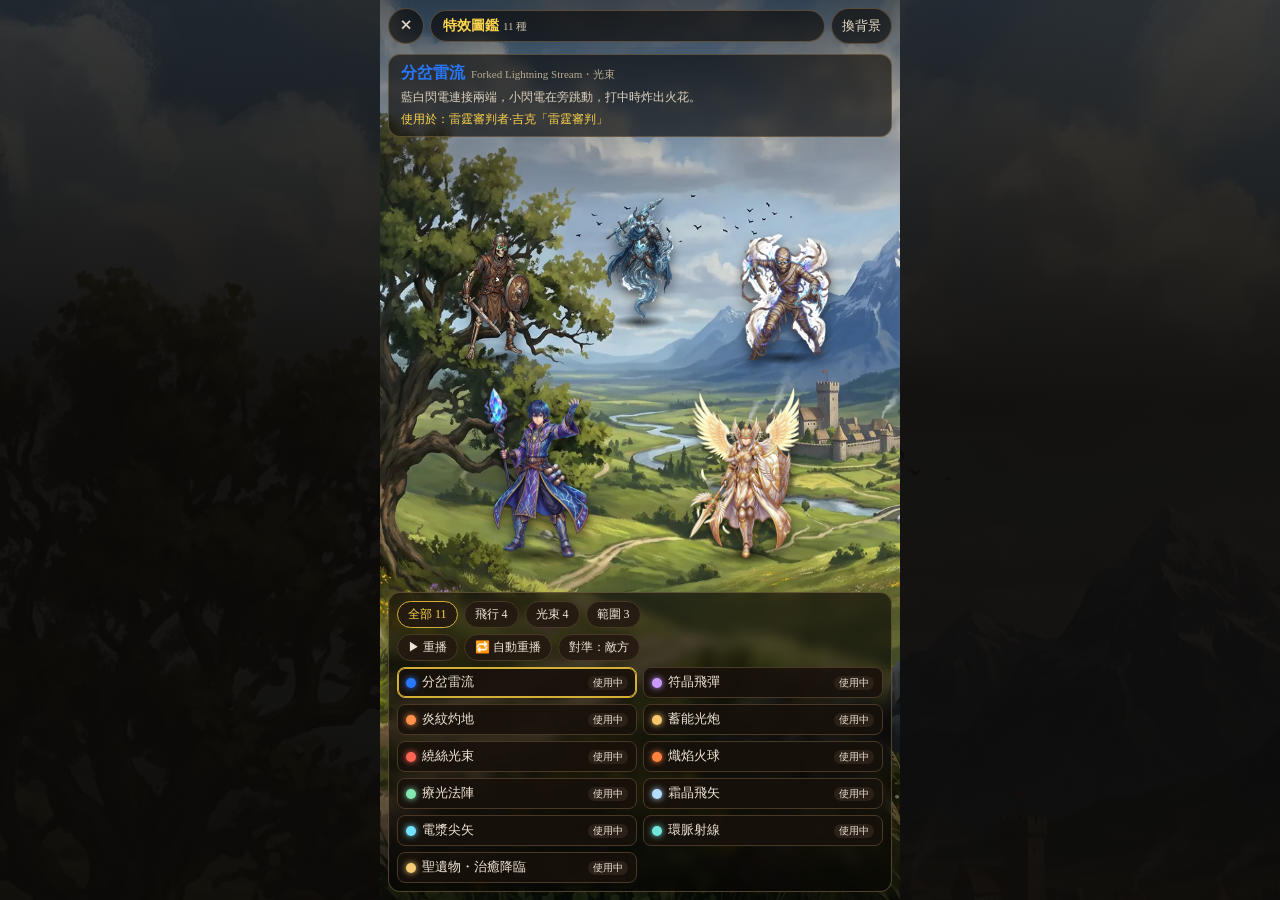
==== gallery.html @ 81896d45 "加入 11 種 3D 特效、技能特效與特效圖鑑 - tools/build_vfx.py：合併 00GameDevs 匯出檔，共用程式只留一份（11 種 6.3MB → 593KB） - 3D 特效層" ====
<!DOCTYPE html>
<html lang="zh-TW">
<head>
    <meta charset="UTF-8">
    <meta name="viewport" content="width=device-width, initial-scale=1.0, maximum-scale=1.0, user-scalable=no, viewport-fit=cover">
    <meta name="theme-color" content="#0b0907">
    <title>Project Resonance · 特效圖鑑</title>
    <link rel="stylesheet" href="css/style.css">
    <script type="importmap">{"imports": {"three": "./vendor/three/three.module.js"}}</script>
    <style>
        #gal { position: fixed; inset: 0; max-width: 520px; margin: 0 auto; overflow: hidden; background: #000; }
        .g-top { position: absolute; top: calc(8px + var(--safe-top)); left: 8px; right: 8px; display: flex; gap: 6px; align-items: center; z-index: 10; }
        .g-top a { text-decoration: none; display: grid; place-items: center; }
        .g-title { flex: 1; padding: 6px 12px; border-radius: 18px; font-weight: 700; color: var(--gold-hi); font-size: 14px; }
        .g-title small { color: #cbbfa8; font-weight: 400; font-size: 11px; margin-left: 4px; }
        .g-info { position: absolute; top: calc(54px + var(--safe-top)); left: 8px; right: 8px; z-index: 10; padding: 8px 12px; }
        .g-info h3 { margin: 0; font-size: 16px; }
        .g-info h3 small { font-size: 11px; color: #b9ab93; font-weight: 400; margin-left: 6px; font-family: Georgia, serif; }
        .g-info p { margin: 4px 0 0; font-size: 12px; color: #ddd2bf; line-height: 1.5; }
        .g-info .used { color: #fcd34d; }
        .g-info .unused { color: #8f8270; }
        .g-panel { position: absolute; left: 8px; right: 8px; bottom: calc(8px + var(--safe-bottom)); z-index: 10; padding: 8px; max-height: 36%; display: flex; flex-direction: column; gap: 6px; }
        .g-tabs, .g-acts { display: flex; gap: 6px; flex-wrap: wrap; }
        .g-tabs button, .g-acts button { font-size: 12px; padding: 4px 10px; border-radius: 14px; border: 1px solid var(--border); background: rgba(34,24,17,.85); }
        .g-tabs button.on, .g-acts button.on { border-color: var(--gold); color: var(--gold-hi); }
        .g-list { overflow-y: auto; display: grid; grid-template-columns: repeat(2, 1fr); gap: 6px; }
        .g-item { text-align: left; padding: 6px 8px; border-radius: 8px; border: 1px solid var(--border); background: rgba(24,17,12,.9); font-size: 12.5px; display: flex; align-items: center; gap: 6px; }
        .g-item.sel { border-color: var(--gold); box-shadow: 0 0 0 1px var(--gold) inset; }
        .g-item i { width: 10px; height: 10px; border-radius: 50%; flex: none; box-shadow: 0 0 6px currentColor; }
        .g-item .tag { margin: 0 0 0 auto; font-size: 10px; padding: 0 5px; }
        .g-msg { position: absolute; left: 50%; top: 50%; transform: translate(-50%, -50%); z-index: 9; color: #fff; background: rgba(0,0,0,.6); padding: 8px 14px; border-radius: 10px; font-size: 13px; display: none; }
    </style>
</head>
<body>
<div id="gal">
    <div id="scene" class="scene">
        <div id="scene-bg" class="scene-bg"></div>
        <div class="scene-shade"></div>
        <div id="stage-sprites" class="stage"></div>
    </div>
    <div class="g-top">
        <a href="index.html" class="g-btn" aria-label="返回">✕</a>
        <div class="g-title glass">特效圖鑑<small id="g-count"></small></div>
        <button id="g-bg" class="g-btn wide">換背景</button>
    </div>
    <div id="g-info" class="g-info glass"><h3>載入中…</h3></div>
    <div id="g-msg" class="g-msg"></div>
    <div class="g-panel glass">
        <div class="g-tabs" id="g-tabs"></div>
        <div class="g-acts">
            <button id="g-replay">▶ 重播</button>
            <button id="g-loop">🔁 自動重播</button>
            <button id="g-side">對準：敵方</button>
        </div>
        <div id="g-list" class="g-list"></div>
    </div>
</div>

<script src="js/data/elements.js"></script>
<script src="js/data/factions.js"></script>
<script src="js/data/heroes.js"></script>
<script src="js/data/enemies.js"></script>
<script>
// 特效圖鑑：列出特效庫裡全部特效，點一下在戰場上預覽，並顯示目前被哪一招使用。
(function () {
    const R = window.RES;
    const $ = s => document.querySelector(s);
    const CAT = {all: '全部', projectile: '飛行', beam: '光束', area: '範圍'};
    const BGS = ['1', '4', '6'];
    const st = {presets: {}, cat: 'all', sel: null, loop: false, side: 'foe', bg: 0, timer: null};

    // 哪些招式用了哪個特效
    const usage = {};
    const use = (id, label) => { (usage[id] = usage[id] || []).push(label); };
    for (const f of Object.values(R.FACTIONS)) if (f.combo?.vfx) use(f.combo.vfx.id, `${f.name}合體技「${f.combo.name}」`);
    for (const h of Object.values(R.HEROES)) if (h.skill?.vfx) use(h.skill.vfx.id, `${h.name}「${h.skill.name}」`);
    for (const e of Object.values(R.ENEMIES)) (e.skills || []).forEach(s => { if (s.vfx) use(s.vfx.id, `敵方 ${e.name}「${s.name}」`); });

    // 示範用的角色：我方 2 人、敵方 3 人
    const cast = [
        {img: 'h_zeke', side: 'ally', fx: 0.3, fy: 0.62, s: 19},
        {img: 'h_valkyrie', side: 'ally', fx: 0.7, fy: 0.62, s: 19},
        {img: 'm5', side: 'enemy', fx: 0.22, fy: 0.4, s: 14},
        {img: 'm10', side: 'enemy', fx: 0.5, fy: 0.36, s: 14},
        {img: 'm14', side: 'enemy', fx: 0.78, fy: 0.4, s: 14},
    ];

    function layout() {
        const sc = $('#scene');
        const W = sc.clientWidth, H = sc.clientHeight, u = Math.min(H, W * 1.85) / 100;
        $('#stage-sprites').innerHTML = '';
        for (const c of cast) {
            c.x = c.fx * W; c.y = c.fy * H; c.h = c.s * u;
            const d = document.createElement('div');
            d.className = `sprite ${c.side}`;
            d.style.cssText = `--s:${c.s};--u:${u}px;left:${c.x}px;top:${c.y}px;z-index:${Math.round(c.y)}`;
            d.innerHTML = `<div class="shadow"></div><div class="body"><img src="assets/sprites/${c.img}.webp" alt=""></div>`;
            $('#stage-sprites').appendChild(d);
        }
    }
    const pt = c => ({x: c.x, y: c.y, h: c.h});
    const center = list => ({x: list.reduce((s, c) => s + c.x, 0) / list.length, y: list.reduce((s, c) => s + c.y, 0) / list.length + 6, h: list[0].h});

    function setBg() { $('#scene-bg').style.backgroundImage = `url(assets/bg/${BGS[st.bg]}.webp)`; }

    function renderTabs() {
        $('#g-tabs').innerHTML = '';
        for (const [k, name] of Object.entries(CAT)) {
            const n = k === 'all' ? Object.keys(st.presets).length : Object.values(st.presets).filter(p => p.category === k).length;
            const b = document.createElement('button');
            b.className = st.cat === k ? 'on' : '';
            b.textContent = `${name} ${n}`;
            b.onclick = () => { st.cat = k; renderTabs(); renderList(); };
            $('#g-tabs').appendChild(b);
        }
    }

    function renderList() {
        $('#g-list').innerHTML = '';
        const items = Object.values(st.presets).filter(p => st.cat === 'all' || p.category === st.cat);
        for (const p of items) {
            const b = document.createElement('button');
            b.className = 'g-item' + (st.sel === p.id ? ' sel' : '');
            b.innerHTML = `<i style="background:${p.color};color:${p.color}"></i>${p.name}${usage[p.id] ? '<span class="tag">使用中</span>' : ''}`;
            b.onclick = () => select(p.id);
            $('#g-list').appendChild(b);
        }
    }

    function renderInfo() {
        const p = st.presets[st.sel];
        if (!p) return;
        const used = usage[p.id];
        $('#g-info').innerHTML = `<h3 style="color:${p.color}">${p.name}<small>${p.english || ''}・${CAT[p.category] || p.category}</small></h3>
            <p>${p.description || ''}</p>
            <p class="${used ? 'used' : 'unused'}">${used ? '使用於：' + used.join('、') : '目前還沒有招式使用'}</p>`;
    }

    function select(id) {
        st.sel = id;
        renderList();
        renderInfo();
        playSel();
    }

    function playSel() {
        const p = st.presets[st.sel];
        if (!p) return;
        const allies = cast.filter(c => c.side === 'ally'), foes = cast.filter(c => c.side === 'enemy');
        const caster = st.side === 'foe' ? allies[0] : foes[1];
        const targets = st.side === 'foe' ? foes : allies;
        const run = p.category === 'area'
            ? VFX3D.play(p.id, {at: center(targets)})
            : VFX3D.play(p.id, {from: pt(caster), to: pt(targets[1] || targets[0])});
        if (!run) { msg('裝置不支援 3D 特效，或同時播放太多個'); return; }
        clearTimeout(st.timer);
        run.done.then(() => { if (st.loop) st.timer = setTimeout(playSel, 400); });
    }

    function msg(t) {
        const m = $('#g-msg');
        m.textContent = t;
        m.style.display = 'block';
        setTimeout(() => { m.style.display = 'none'; }, 1800);
    }

    async function init() {
        layout();
        setBg();
        if (!VFX3D.available()) { $('#g-info').innerHTML = '<h3>這台裝置無法顯示 3D 特效</h3>'; return; }
        st.presets = await VFX3D.list();
        $('#g-count').textContent = `${Object.keys(st.presets).length} 種`;
        renderTabs();
        select(Object.keys(st.presets)[0]);
    }

    $('#g-replay').onclick = playSel;
    $('#g-loop').onclick = e => { st.loop = !st.loop; e.target.classList.toggle('on', st.loop); if (st.loop) playSel(); };
    $('#g-side').onclick = e => { st.side = st.side === 'foe' ? 'friend' : 'foe'; e.target.textContent = `對準：${st.side === 'foe' ? '敵方' : '我方'}`; playSel(); };
    $('#g-bg').onclick = () => { st.bg = (st.bg + 1) % BGS.length; setBg(); };
    window.addEventListener('resize', layout);
    window.galleryPlay = id => select(id);   // 測試用
    if (window.VFX3D) init(); else window.addEventListener('vfx3d-ready', init, {once: true});
})();
</script>
<script type="module" src="js/vfx/stage3d.js"></script>
</body>
</html>
---- css/style.css ----
/* Project Resonance · 戰鬥原型 */
:root {
    --bg: #0b0907;
    --panel: #18110c;
    --panel-2: #221811;
    --border: #4a3826;
    --border-hi: #8b6f4e;
    --gold: #d4af37;
    --gold-hi: #fcd34d;
    --text: #efe6d6;
    --muted: #a8977f;
    --crimson: #c2414b;
    --hp: #4ade80;
    --hp-low: #f87171;
    --shield: #93c5fd;
    --atb: #fbbf24;
    --safe-top: env(safe-area-inset-top, 0px);
    --safe-bottom: env(safe-area-inset-bottom, 0px);
}

* { box-sizing: border-box; -webkit-tap-highlight-color: transparent; }
html, body { margin: 0; height: 100%; }
body {
    background: linear-gradient(180deg, rgba(11,9,7,.78), rgba(11,9,7,.95) 45%), url(../assets/bg/1.webp) center top / cover fixed, var(--bg);
    color: var(--text);
    font-family: "Noto Serif TC", "Songti TC", "PMingLiU", serif;
    font-size: 14px;
    overscroll-behavior: none;
}
button { font: inherit; color: inherit; cursor: pointer; }
#app { max-width: 520px; margin: 0 auto; min-height: 100%; position: relative; }

.screen { display: none; }
.screen.active { display: block; }

/* ───────── 共用 ───────── */
.icon-btn {
    width: 36px; height: 36px; border-radius: 50%;
    border: 1px solid var(--border-hi); background: var(--panel-2);
    display: grid; place-items: center; flex: none;
}
.pill {
    height: 32px; padding: 0 12px; border-radius: 16px;
    border: 1px solid var(--border-hi); background: var(--panel-2); font-size: 13px;
}
.pill.on { background: #3b2a12; border-color: var(--gold); color: var(--gold-hi); }
.btn-primary {
    flex: 1; height: 48px; border-radius: 10px; border: 1px solid var(--gold);
    background: linear-gradient(180deg, #8a6418, #5a3f0c); color: #fff6d8;
    font-size: 17px; font-weight: 700; letter-spacing: 2px;
    box-shadow: 0 0 16px rgba(212, 175, 55, .25);
}
.btn-primary:disabled { opacity: .4; box-shadow: none; }
.btn-secondary {
    flex: 1; height: 44px; border-radius: 10px; border: 1px solid var(--border-hi);
    background: var(--panel-2); font-size: 15px;
}

/* ───────── 編隊畫面 ───────── */
#screen-setup { padding: calc(12px + var(--safe-top)) 14px calc(90px + var(--safe-bottom)); }
.top { display: flex; align-items: center; justify-content: space-between; gap: 12px; }
.top-btns { display: flex; gap: 8px; }
a.icon-btn { text-decoration: none; color: inherit; }
.brand-sub { font-size: 10px; letter-spacing: 4px; color: var(--gold); }
.brand h1 { margin: 2px 0 0; font-size: 20px; }
.brand-season { font-size: 13px; color: #86efac; font-weight: 400; margin-left: 4px; }
.sec { font-size: 15px; margin: 20px 0 8px; color: var(--gold-hi); display: flex; align-items: baseline; gap: 8px; }
.sec small { font-size: 11px; color: var(--muted); font-weight: 400; }

.enc-list { display: grid; grid-template-columns: repeat(3, 1fr); gap: 8px; }
.enc {
    border: 1px solid var(--border); background: var(--panel); border-radius: 10px;
    padding: 8px; text-align: left; display: flex; flex-direction: column; gap: 4px; min-height: 104px;
}
.enc.sel { border-color: var(--gold); box-shadow: 0 0 0 1px var(--gold) inset; background: #21180d; }
.enc-name { font-weight: 700; font-size: 14px; }
.enc-diff { font-size: 10px; padding: 1px 6px; border-radius: 8px; align-self: flex-start; background: #2b2118; color: var(--muted); }
.enc-diff.d-簡單 { color: #86efac; } .enc-diff.d-普通 { color: #fcd34d; } .enc-diff.d-首領 { color: #fca5a5; }
.enc-desc { font-size: 11px; color: var(--muted); line-height: 1.35; }
.enc-els { font-size: 12px; margin-top: auto; }

.team-slots { display: grid; grid-template-columns: repeat(5, 1fr); gap: 6px; }
.slot {
    aspect-ratio: 3 / 4; border-radius: 8px; border: 1px dashed var(--border-hi);
    background: var(--panel); position: relative; overflow: hidden; padding: 0;
}
.slot .slot-label { position: absolute; top: 3px; left: 4px; font-size: 9px; color: var(--muted); z-index: 2; text-shadow: 0 1px 2px #000; }
.slot.filled { border-style: solid; }
.slot img { width: 100%; height: 100%; object-fit: cover; object-position: top; }
.slot .slot-name { position: absolute; bottom: 0; left: 0; right: 0; font-size: 9px; padding: 8px 2px 2px; background: linear-gradient(transparent, #000c); text-align: center; }
.slot .slot-empty { position: absolute; inset: 0; display: grid; place-items: center; color: var(--border-hi); font-size: 20px; }
.team-hint { margin-top: 8px; font-size: 12px; line-height: 1.6; color: var(--muted); min-height: 20px; }
.team-hint b { font-weight: 700; }
.presets { display: flex; gap: 6px; flex-wrap: wrap; margin-top: 6px; }
.presets button { font-size: 12px; padding: 5px 10px; border-radius: 14px; border: 1px solid var(--border); background: var(--panel); }

.hero-grid { display: grid; grid-template-columns: repeat(4, 1fr); gap: 8px; }
.hcard {
    position: relative; border-radius: 8px; overflow: hidden; border: 1px solid var(--border);
    background: var(--panel); aspect-ratio: 3 / 4.4; padding: 0; text-align: left;
}
.hcard img { width: 100%; height: 72%; object-fit: cover; object-position: top; display: block; }
.hcard .h-info { padding: 3px 5px; }
.hcard .h-name { font-size: 10.5px; line-height: 1.25; white-space: nowrap; overflow: hidden; text-overflow: ellipsis; }
.hcard .h-meta { font-size: 9.5px; color: var(--muted); display: flex; gap: 4px; align-items: center; }
.hcard .h-rar { position: absolute; top: 3px; left: 3px; font-size: 9px; font-weight: 700; padding: 0 4px; border-radius: 4px; background: #000a; }
.hcard .h-el { position: absolute; top: 2px; right: 24px; font-size: 13px; }
.hcard .h-i {
    position: absolute; top: 2px; right: 2px; width: 20px; height: 20px; border-radius: 50%;
    background: #000a; font-size: 11px; display: grid; place-items: center; border: 1px solid #fff3;
}
.hcard .h-fac { position: absolute; left: 0; right: 0; top: 72%; height: 2px; }
.hcard.sel { border-color: var(--gold); box-shadow: 0 0 0 2px var(--gold); }
.hcard .h-order {
    position: absolute; top: 28%; left: 50%; transform: translate(-50%, -50%); width: 30px; height: 30px;
    border-radius: 50%; background: var(--gold); color: #1a1004; font-weight: 800; display: none; place-items: center;
    box-shadow: 0 0 10px #000;
}
.hcard.sel .h-order { display: grid; }

.start-bar {
    position: fixed; left: 50%; transform: translateX(-50%); bottom: 0; width: 100%; max-width: 520px;
    padding: 10px 14px calc(10px + var(--safe-bottom));
    background: linear-gradient(transparent, #0b0907 30%); display: flex; gap: 10px; align-items: center; z-index: 5;
}
.auto-toggle { font-size: 12px; color: var(--muted); display: flex; align-items: center; gap: 4px; white-space: nowrap; }

/* ───────── 戰鬥畫面（場景式）───────── */
#screen-battle { position: fixed; inset: 0; max-width: 520px; margin: 0 auto; overflow: hidden; background: #000; }
#screen-battle.active { display: block; }
.scene { position: absolute; inset: 0; z-index: 0; }
.scene-bg { position: absolute; inset: -2%; background: #111 center / cover no-repeat; }
.scene-shade {
    position: absolute; inset: 0; pointer-events: none;
    background: linear-gradient(180deg, rgba(0,0,0,.6) 0%, rgba(0,0,0,.05) 24%, rgba(0,0,0,0) 62%, rgba(0,0,0,.25) 80%, rgba(0,0,0,.7) 100%);
}
.stage { position: absolute; inset: 0; }
#stage-ui { pointer-events: none; z-index: 3000; }
.flash { position: absolute; inset: 0; background: #fff; opacity: 0; pointer-events: none; z-index: 3001; }

.glass {
    background: rgba(8, 6, 4, .62); border: 1px solid rgba(139, 111, 78, .55);
    -webkit-backdrop-filter: blur(6px); backdrop-filter: blur(6px); border-radius: 12px;
}
.g-btn {
    height: 36px; min-width: 36px; padding: 0 10px; border-radius: 18px; flex: none;
    background: rgba(8, 6, 4, .62); border: 1px solid rgba(139, 111, 78, .55); color: #e7dcc8;
    -webkit-backdrop-filter: blur(6px); backdrop-filter: blur(6px); font-size: 13px;
}
.g-btn.on { border-color: var(--gold); color: var(--gold-hi); box-shadow: 0 0 10px rgba(212,175,55,.35); }

.b-top { position: absolute; top: calc(8px + var(--safe-top)); left: 8px; right: 8px; display: flex; gap: 6px; align-items: center; z-index: 10; }
.b-title { flex: 1; min-width: 0; padding: 4px 12px; border-radius: 18px; }
#b-enc { font-weight: 700; font-size: 13px; color: var(--gold-hi); white-space: nowrap; overflow: hidden; text-overflow: ellipsis; }
#b-round { font-size: 10.5px; color: #cbbfa8; }

.timeline {
    position: absolute; top: calc(52px + var(--safe-top)); left: 50%; transform: translateX(-50%); z-index: 10;
    display: flex; gap: 5px; align-items: center; padding: 5px 8px; border-radius: 26px; max-width: calc(100% - 16px);
}
.tl { position: relative; width: 30px; height: 30px; border-radius: 50%; flex: none; border: 2px solid #777; background: #000; overflow: visible; }
.tl .tl-face { width: 100%; height: 100%; border-radius: 50%; overflow: hidden; }
.tl .tl-face img { width: 100%; height: 170%; object-fit: cover; object-position: 50% 0%; }
.tl.first { width: 40px; height: 40px; border-width: 3px; box-shadow: 0 0 10px rgba(252,211,77,.5); }
.tl.enemy { border-color: #dc2626; }
.tl .tl-link { position: absolute; left: -9px; top: 50%; transform: translateY(-50%); font-size: 10px; z-index: 2; }
.tl .tl-combo { position: absolute; bottom: -5px; right: -5px; font-size: 12px; }

.turn-pill {
    position: absolute; top: calc(104px + var(--safe-top)); left: 50%; transform: translateX(-50%); z-index: 9;
    padding: 5px 16px; border-radius: 16px; font-size: 12px; font-weight: 700; white-space: nowrap;
    background: rgba(0,0,0,.72); border: 1px solid var(--border-hi); color: #e7dcc8; opacity: 0; transition: opacity .2s;
}
.turn-pill.show { opacity: 1; }
.turn-pill .sk { color: var(--gold-hi); }
.turn-pill.enemy { border-color: #7f1d1d; }

/* 角色 */
.sprite { position: absolute; transform: translate(-50%, -100%); transition: opacity .6s, filter .6s; }
.sprite .body { position: relative; display: block; }
.sprite img {
    display: block; height: calc(var(--s) * var(--u)); width: auto; max-width: calc(var(--s) * var(--u) * 0.95); object-fit: contain; object-position: bottom;
    filter: drop-shadow(0 6px 6px rgba(0,0,0,.55)); cursor: pointer; transform-origin: 50% 100%;
}
.sprite .shadow {
    position: absolute; left: 50%; bottom: calc(var(--s) * var(--u) * -0.04); transform: translateX(-50%);
    width: calc(var(--s) * var(--u) * 0.5); height: calc(var(--s) * var(--u) * 0.11); border-radius: 50%;
    background: radial-gradient(closest-side, rgba(0,0,0,.65), rgba(0,0,0,0));
}
.sprite .ring {
    position: absolute; left: 50%; bottom: calc(var(--s) * var(--u) * -0.03); transform: translateX(-50%);
    width: calc(var(--s) * var(--u) * 0.46); height: calc(var(--s) * var(--u) * 0.09); border-radius: 50%;
    border: 2px solid var(--fc, #888); opacity: .55; box-shadow: 0 0 8px var(--fc, #888);
}
.sprite.enemy .ring { --fc: #dc2626; opacity: .35; }
.sprite.acting .ring { border-color: var(--gold-hi); opacity: 1; box-shadow: 0 0 16px var(--gold-hi), inset 0 0 8px var(--gold-hi); animation: ringPulse .6s ease-in-out infinite alternate; }
.sprite.chainlit .ring { opacity: 1; box-shadow: 0 0 18px var(--fc), inset 0 0 10px var(--fc); }
.sprite.commanded img { filter: drop-shadow(0 0 12px #fde68a) drop-shadow(0 6px 6px rgba(0,0,0,.55)); }
.sprite.dead { opacity: .22; filter: grayscale(1); }
.sprite.enemy.dead { opacity: 0; }
.sprite.spawn { animation: spawnIn .55s ease-out; }
@keyframes ringPulse { to { transform: translateX(-50%) scale(1.12); } }
@keyframes spawnIn { from { opacity: 0; translate: 0 30px; } to { opacity: 1; translate: 0 0; } }

/* 角色腳下的血條與狀態 */
.plate { position: absolute; transform: translateX(-50%); width: calc(var(--s) * var(--u) * 0.42); min-width: 58px; max-width: 120px; transition: opacity .6s; }
.plate.boss { width: calc(var(--s) * var(--u) * 0.5); max-width: 170px; }
.plate.dead { opacity: 0; }
.plate .p-row { display: flex; align-items: center; gap: 3px; }
.plate .p-el { font-size: 11px; line-height: 1; filter: drop-shadow(0 0 2px #000); }
.plate .p-bars { flex: 1; }
.plate .bar { position: relative; height: 6px; border-radius: 3px; overflow: hidden; background: rgba(15,10,6,.9); box-shadow: 0 0 0 1px rgba(0,0,0,.7); }
.plate.boss .bar.hp { height: 8px; }
.plate .bar.hp i { position: absolute; inset: 0 auto 0 0; background: linear-gradient(180deg, #4ade80, #15803d); transition: width .25s; }
.plate .bar.hp.mid i { background: linear-gradient(180deg, #facc15, #a16207); }
.plate .bar.hp.low i { background: linear-gradient(180deg, #f87171, #991b1b); }
.plate.enemy .bar.hp i { background: linear-gradient(180deg, #ef4444, #7f1d1d); }
.plate.boss .bar.hp i { background: linear-gradient(180deg, #c084fc, #6b21a8); }
.plate .bar.hp b { position: absolute; inset: 0 auto 0 0; background: rgba(250,204,21,.85); transition: width .25s; }
.plate .bar.atb { height: 3px; margin-top: 2px; }
.plate .bar.atb i { position: absolute; inset: 0 auto 0 0; background: #38bdf8; transition: width .25s; }
.plate .bar.atb.full i { background: #fde68a; box-shadow: 0 0 6px #fde68a; }
.plate .p-st { display: flex; gap: 1px; justify-content: center; font-size: 11px; min-height: 12px; margin-top: 1px; filter: drop-shadow(0 0 2px #000); }
.plate .p-ready { position: absolute; right: -4px; top: -14px; font-size: 9px; padding: 0 4px; border-radius: 4px; background: #7c3aed; color: #fff; display: none; }
.plate.ready .p-ready { display: block; }
.plate .p-name { text-align: center; font-size: 11px; font-weight: 700; color: #e9d5ff; text-shadow: 0 1px 2px #000; margin-bottom: 2px; }
.plate .fx { position: absolute; left: 50%; bottom: calc(var(--s) * var(--u) * 0.55); width: 0; height: 0; }

.float {
    position: absolute; left: 0; top: 0; transform: translateX(-50%); white-space: nowrap; pointer-events: none;
    font-weight: 900; font-size: 17px; font-family: Georgia, "Noto Serif TC", serif;
    text-shadow: 0 2px 0 #000, 0 0 6px #000, 0 0 2px #000; animation: floatUp 1s ease-out forwards;
}
.float.dmg { color: #fff; }
.float.crit { color: #fde047; font-size: 23px; }
.float.adv::after { content: ' 克制'; font-size: 11px; color: #fb923c; }
.float.dis::after { content: ' 被剋'; font-size: 11px; color: #94a3b8; }
.float.chained { color: #fcd34d; }
.float.combo { color: #f0abfc; font-size: 24px; }
.float.dot { color: #a3e635; font-size: 14px; }
.float.heal { color: #4ade80; }
.float.shield { color: #fde68a; font-size: 13px; }
.float.info { color: #e9d5ff; font-size: 11.5px; font-weight: 700; }
.float.callout { font-size: 12px; color: #1a1004; background: var(--gold-hi); padding: 1px 7px; border-radius: 8px; text-shadow: none; animation: callout 1.1s ease-out forwards; }
.float.callout.chain { background: #fff; }
@keyframes floatUp { 0% { opacity: 0; translate: 0 8px; scale: .7; } 15% { opacity: 1; scale: 1.1; } 30% { scale: 1; } 100% { opacity: 0; translate: 0 -38px; } }
@keyframes callout { 0% { opacity: 0; translate: 0 4px; } 15%, 75% { opacity: 1; translate: 0 0; } 100% { opacity: 0; } }

/* 打擊特效 */
.vfx { position: absolute; pointer-events: none; transform: translate(-50%, -50%); }
.vfx.slash { width: 70px; height: 70px; }
.vfx.slash::before, .vfx.slash::after {
    content: ''; position: absolute; left: 50%; top: 50%; width: 80px; height: 4px; border-radius: 2px;
    background: linear-gradient(90deg, transparent, #fff, var(--c, #fde68a), transparent); box-shadow: 0 0 10px var(--c, #fde68a);
}
.vfx.slash::before { transform: translate(-50%, -50%) rotate(45deg); }
.vfx.slash::after { transform: translate(-50%, -50%) rotate(-45deg); }
.vfx.ring { width: 20px; height: 20px; border-radius: 50%; border: 3px solid var(--c, #a78bfa); box-shadow: 0 0 14px var(--c, #a78bfa), inset 0 0 10px var(--c, #a78bfa); }
.vfx.bolt { height: 4px; border-radius: 2px; transform-origin: 0 50%; background: linear-gradient(90deg, transparent, var(--c, #fde68a), #fff); box-shadow: 0 0 10px var(--c, #fde68a); }
.vfx.sparkle { font-size: 22px; }

/* 下方連攜面板 */
.hud {
    position: absolute; left: 8px; right: 8px; bottom: calc(8px + var(--safe-bottom)); z-index: 10;
    display: flex; align-items: center; gap: 8px; padding: 7px 8px;
}
.hud-chain { flex: 1; min-width: 0; }
.chain-label { font-size: 12.5px; font-weight: 700; white-space: nowrap; overflow: hidden; text-overflow: ellipsis; }
.combo-cd { font-size: 10px; color: #b9ab93; white-space: nowrap; overflow: hidden; text-overflow: ellipsis; margin-top: 2px; }
.pips { display: flex; gap: 4px; margin-top: 3px; }
.pips i { width: 16px; height: 7px; border-radius: 2px; background: #3a2c1e; transform: skewX(-20deg); }
.pips i.on { background: var(--gold-hi); box-shadow: 0 0 6px var(--gold); }
.pips.points i { width: 10px; height: 10px; border-radius: 50%; transform: none; }
.pips.points i.on { background: #c4b5fd; box-shadow: 0 0 6px #a78bfa; }
.hud-points { text-align: center; }
.points-label { font-size: 10px; color: #b9ab93; }
.hud.pulse { animation: hudPulse .5s; }
.hud.broken .pips i.on { background: #6b5a45; box-shadow: none; }
@keyframes hudPulse { 50% { box-shadow: 0 0 20px rgba(252, 211, 77, .65); } }
.btn-chain {
    width: 92px; height: 48px; border-radius: 10px; border: 1px solid #5a4634; background: rgba(42,32,24,.8); color: #6b5a45;
    display: flex; flex-direction: column; align-items: center; justify-content: center; line-height: 1.15; flex: none;
}
.btn-chain-main { font-weight: 900; font-size: 17px; letter-spacing: 4px; }
.btn-chain-sub { font-size: 9.5px; max-width: 86px; white-space: nowrap; overflow: hidden; text-overflow: ellipsis; }
.btn-chain:not(:disabled) {
    color: #1a1004; border-color: var(--gold-hi); background: linear-gradient(180deg, #fde68a, #d4af37);
    animation: chainGlow 1.2s infinite;
}
@keyframes chainGlow { 50% { box-shadow: 0 0 20px rgba(252, 211, 77, .85); } }

/* 合體技演出 */
.banner {
    position: absolute; inset: 0; z-index: 20; pointer-events: none; opacity: 0; transition: opacity .2s;
    display: flex; flex-direction: column; align-items: center; justify-content: center; text-align: center;
    background: radial-gradient(ellipse at center, rgba(0,0,0,.55), rgba(0,0,0,.15) 70%);
}
.banner.show { opacity: 1; }
.banner .bn-tag { font-family: Georgia, serif; font-size: 13px; letter-spacing: 8px; color: #fff; opacity: .85; font-style: italic; }
.banner .bn-name { font-size: 40px; font-weight: 900; letter-spacing: 8px; margin: 4px 0; text-shadow: 0 0 22px currentColor, 0 0 6px #000; animation: bnIn .35s ease-out; }
.banner .bn-fac { font-size: 13px; letter-spacing: 6px; }
.banner .bn-desc { font-size: 12px; color: #fff; margin-top: 8px; background: rgba(0,0,0,.6); padding: 5px 14px; border-radius: 14px; border: 1px solid rgba(253,224,71,.4); max-width: 86%; }
@keyframes bnIn { from { transform: scale(1.6); opacity: 0; letter-spacing: 24px; } to { transform: scale(1); opacity: 1; } }

/* ───────── 大招演出 ───────── */
/* 3D 特效畫布放在背景與角色之間：法陣與光波貼著地面，角色站在上面 */
#vfx3d { position: absolute; inset: 0; width: 100%; height: 100%; pointer-events: none; z-index: 1; opacity: 0; transition: opacity .15s; }
#vfx3d.on { opacity: 1; }
.scene-bg, #stage-sprites { transition: filter .3s; }
.scene.ult-dim .scene-bg { filter: brightness(.35) saturate(.7); }
.scene.ult-dim #stage-sprites .sprite.ally { filter: brightness(.5); }
.ult { position: absolute; inset: 0; z-index: 25; display: none; overflow: hidden; }
.ult.show { display: block; }
.ult-band {
    position: absolute; left: -10%; right: -10%; top: 22%; height: 46%;
    background: linear-gradient(100deg, transparent 0%, color-mix(in srgb, var(--fc) 55%, #000) 18%, rgba(0,0,0,.85) 50%, color-mix(in srgb, var(--fc) 45%, #000) 82%, transparent 100%);
    transform: skewY(-8deg); box-shadow: 0 0 40px color-mix(in srgb, var(--fc) 60%, transparent);
    animation: bandIn .35s ease-out both;
}
.ult-cast { position: absolute; inset: 0; }
.ult-cast .cut {
    position: absolute; bottom: 30%; height: 50%; width: 46%;
    clip-path: polygon(18% 0, 100% 0, 82% 100%, 0 100%); overflow: hidden;
    border-top: 2px solid var(--fc); animation: cutIn .45s cubic-bezier(.2,.9,.3,1.2) both;
}
.ult-cast .cut img { position: absolute; left: 50%; top: -4%; height: 150%; transform: translateX(-50%); filter: drop-shadow(0 0 12px rgba(0,0,0,.8)); }
.ult-cast .cut::after { content: ''; position: absolute; inset: 0; background: linear-gradient(0deg, rgba(0,0,0,.55), transparent 40%); }
.ult-text { position: absolute; left: 0; right: 0; top: 70%; text-align: center; animation: textIn .4s .25s ease-out both; }
.ult-tag { font-family: Georgia, serif; font-style: italic; letter-spacing: 8px; font-size: 12px; color: #fff; opacity: .85; }
.ult-name { font-size: 42px; font-weight: 900; letter-spacing: 10px; color: var(--fc); text-shadow: 0 0 24px var(--fc), 0 2px 0 #000, 0 0 6px #000; }
.ult-fac { font-size: 13px; letter-spacing: 6px; color: #fff; text-shadow: 0 0 6px #000; }
.ult-skip { position: absolute; right: 14px; top: calc(150px + var(--safe-top)); font-size: 11px; color: rgba(255,255,255,.6); }
.ult.fxphase { background: transparent; }
.ult.fxphase .ult-cast, .ult.fxphase .ult-band, .ult.fxphase .ult-text { display: none; }
.ult.leaving .ult-cast, .ult.leaving .ult-band, .ult.leaving .ult-text { animation: ultOut .25s ease-in both; }
@keyframes bandIn { from { transform: skewY(-8deg) scaleY(0); } to { transform: skewY(-8deg) scaleY(1); } }
@keyframes cutIn { from { transform: translateX(120%); opacity: 0; } to { transform: translateX(0); opacity: 1; } }
@keyframes textIn { from { transform: scale(1.5); opacity: 0; letter-spacing: 30px; } to { transform: scale(1); opacity: 1; } }
@keyframes ultOut { to { opacity: 0; transform: translateX(-30%); } }
.opt-col { display: flex; flex-direction: column; gap: 4px; }
.opt-col select { background: var(--panel-2); color: var(--text); border: 1px solid var(--border); border-radius: 6px; font-size: 12px; padding: 1px 2px; }

/* ───────── 疊加層 ───────── */
.overlay {
    position: fixed; inset: 0; background: #000c; z-index: 30; display: none; align-items: center; justify-content: center;
    padding: 20px 14px;
}
.overlay.show { display: flex; }
.sheet {
    width: 100%; max-width: 480px; max-height: 90dvh; overflow: auto; background: var(--panel);
    border: 1px solid var(--border-hi); border-radius: 14px; padding: 16px;
}
.sheet h3 { margin: 0 0 8px; font-size: 18px; }
.sheet p, .sheet li { font-size: 13px; line-height: 1.6; color: #ddd2bf; }
.sheet ul { padding-left: 18px; margin: 6px 0; }
.sheet .row-btns { display: flex; gap: 8px; margin-top: 14px; }
.res-title { font-size: 30px; font-weight: 900; text-align: center; letter-spacing: 8px; }
.res-title.win { color: var(--gold-hi); text-shadow: 0 0 20px rgba(252, 211, 77, .5); }
.res-title.lose { color: #fca5a5; }
.res-sub { text-align: center; color: var(--muted); font-size: 12px; margin-bottom: 12px; }
.res-stats { display: flex; justify-content: space-around; margin: 8px 0 14px; text-align: center; }
.res-stats b { display: block; font-size: 20px; color: var(--gold-hi); }
.res-stats span { font-size: 11px; color: var(--muted); }
.dmg-row { display: grid; grid-template-columns: 92px 1fr 52px; align-items: center; gap: 6px; font-size: 11.5px; margin: 5px 0; }
.dmg-row .dmg-bar { height: 10px; border-radius: 5px; background: #2b2118; overflow: hidden; }
.dmg-row .dmg-bar i { display: block; height: 100%; border-radius: 5px; }
.dmg-row .dmg-n { text-align: right; color: var(--muted); }
.info-head { display: flex; gap: 12px; }
.info-head img { width: 96px; height: 128px; object-fit: cover; object-position: top; border-radius: 8px; border: 1px solid var(--border-hi); }
.tag { display: inline-block; font-size: 11px; padding: 1px 7px; border-radius: 8px; background: #2b2118; margin: 2px 4px 2px 0; }
.skill-box { background: var(--panel-2); border-radius: 8px; padding: 8px 10px; margin-top: 8px; font-size: 12.5px; line-height: 1.55; }
.skill-box b { color: var(--gold-hi); }
.skill-box .k { font-size: 10px; color: var(--muted); margin-right: 4px; }
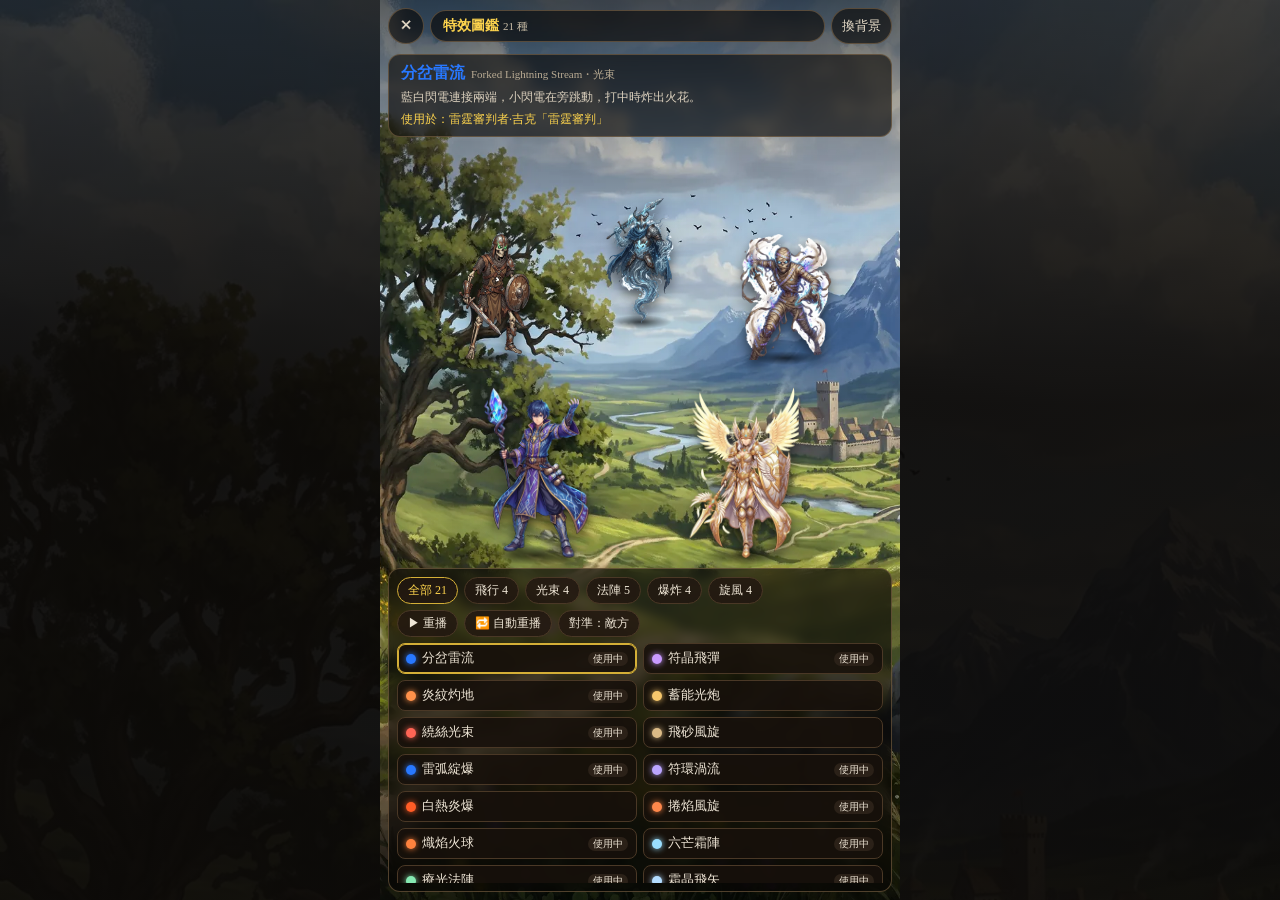
==== commit 4f9d88ec: "新增 10 種特效（共 21 種），技能與合體技改用更合適的特效 - 支援爆炸（burst）、旋風（vortex）兩種新類型 - 亞瑟、瓦爾基里改用符網結界；熾用符環渦流；萊拉用捲葉風旋；影用雷弧綻爆" ====
--- a/gallery.html
+++ b/gallery.html
@@ -21,6 +21,7 @@
         .g-info .unused { color: #8f8270; }
         .g-panel { position: absolute; left: 8px; right: 8px; bottom: calc(8px + var(--safe-bottom)); z-index: 10; padding: 8px; max-height: 36%; display: flex; flex-direction: column; gap: 6px; }
         .g-tabs, .g-acts { display: flex; gap: 6px; flex-wrap: wrap; }
+        .g-tabs button { padding: 4px 8px; }
         .g-tabs button, .g-acts button { font-size: 12px; padding: 4px 10px; border-radius: 14px; border: 1px solid var(--border); background: rgba(34,24,17,.85); }
         .g-tabs button.on, .g-acts button.on { border-color: var(--gold); color: var(--gold-hi); }
         .g-list { overflow-y: auto; display: grid; grid-template-columns: repeat(2, 1fr); gap: 6px; }
@@ -65,7 +66,7 @@
 (function () {
     const R = window.RES;
     const $ = s => document.querySelector(s);
-    const CAT = {all: '全部', projectile: '飛行', beam: '光束', area: '範圍'};
+    const CAT = {all: '全部', projectile: '飛行', beam: '光束', area: '法陣', burst: '爆炸', vortex: '旋風'};
     const BGS = ['1', '4', '6'];
     const st = {presets: {}, cat: 'all', sel: null, loop: false, side: 'foe', bg: 0, timer: null};
 
@@ -149,7 +150,8 @@
         const allies = cast.filter(c => c.side === 'ally'), foes = cast.filter(c => c.side === 'enemy');
         const caster = st.side === 'foe' ? allies[0] : foes[1];
         const targets = st.side === 'foe' ? foes : allies;
-        const run = p.category === 'area'
+        const onGround = p.category !== 'projectile' && p.category !== 'beam';
+        const run = onGround
             ? VFX3D.play(p.id, {at: center(targets)})
             : VFX3D.play(p.id, {from: pt(caster), to: pt(targets[1] || targets[0])});
         if (!run) { msg('裝置不支援 3D 特效，或同時播放太多個'); return; }
--- a/css/style.css
+++ b/css/style.css
@@ -259,35 +259,57 @@
 .vfx.bolt { height: 4px; border-radius: 2px; transform-origin: 0 50%; background: linear-gradient(90deg, transparent, var(--c, #fde68a), #fff); box-shadow: 0 0 10px var(--c, #fde68a); }
 .vfx.sparkle { font-size: 22px; }
 
-/* 下方連攜面板 */
+/* 下方共鳴面板 */
 .hud {
     position: absolute; left: 8px; right: 8px; bottom: calc(8px + var(--safe-bottom)); z-index: 10;
-    display: flex; align-items: center; gap: 8px; padding: 7px 8px;
-}
-.hud-chain { flex: 1; min-width: 0; }
-.chain-label { font-size: 12.5px; font-weight: 700; white-space: nowrap; overflow: hidden; text-overflow: ellipsis; }
-.combo-cd { font-size: 10px; color: #b9ab93; white-space: nowrap; overflow: hidden; text-overflow: ellipsis; margin-top: 2px; }
-.pips { display: flex; gap: 4px; margin-top: 3px; }
-.pips i { width: 16px; height: 7px; border-radius: 2px; background: #3a2c1e; transform: skewX(-20deg); }
-.pips i.on { background: var(--gold-hi); box-shadow: 0 0 6px var(--gold); }
-.pips.points i { width: 10px; height: 10px; border-radius: 50%; transform: none; }
-.pips.points i.on { background: #c4b5fd; box-shadow: 0 0 6px #a78bfa; }
-.hud-points { text-align: center; }
-.points-label { font-size: 10px; color: #b9ab93; }
-.hud.pulse { animation: hudPulse .5s; }
-.hud.broken .pips i.on { background: #6b5a45; box-shadow: none; }
-@keyframes hudPulse { 50% { box-shadow: 0 0 20px rgba(252, 211, 77, .65); } }
-.btn-chain {
-    width: 92px; height: 48px; border-radius: 10px; border: 1px solid #5a4634; background: rgba(42,32,24,.8); color: #6b5a45;
+    display: flex; align-items: center; gap: 10px; padding: 8px 10px;
+}
+.res-wrap { flex: 1; min-width: 0; }
+.res-label { font-size: 13px; font-weight: 700; white-space: nowrap; overflow: hidden; text-overflow: ellipsis; }
+.res-bar { height: 10px; border-radius: 5px; background: #2b2118; margin: 5px 0 3px; overflow: hidden; box-shadow: inset 0 1px 3px #000; }
+.res-bar i { display: block; height: 100%; width: 0; border-radius: 5px; background: var(--gold); transition: width .35s ease-out; box-shadow: 0 0 10px currentColor; }
+.res-hint { font-size: 10.5px; color: #b9ab93; white-space: nowrap; overflow: hidden; text-overflow: ellipsis; }
+.hud.pulse { animation: hudPulse .6s; }
+@keyframes hudPulse { 50% { box-shadow: 0 0 22px rgba(252, 211, 77, .7); } }
+.btn-ult {
+    width: 100px; height: 50px; border-radius: 10px; border: 1px solid #5a4634; background: rgba(42,32,24,.8); color: #7a6a55;
     display: flex; flex-direction: column; align-items: center; justify-content: center; line-height: 1.15; flex: none;
 }
-.btn-chain-main { font-weight: 900; font-size: 17px; letter-spacing: 4px; }
-.btn-chain-sub { font-size: 9.5px; max-width: 86px; white-space: nowrap; overflow: hidden; text-overflow: ellipsis; }
-.btn-chain:not(:disabled) {
-    color: #1a1004; border-color: var(--gold-hi); background: linear-gradient(180deg, #fde68a, #d4af37);
-    animation: chainGlow 1.2s infinite;
-}
-@keyframes chainGlow { 50% { box-shadow: 0 0 20px rgba(252, 211, 77, .85); } }
+.btn-ult-main { font-weight: 900; font-size: 15px; letter-spacing: 2px; white-space: nowrap; }
+.btn-ult-sub { font-size: 10px; }
+.btn-ult.ready:not(:disabled) {
+    color: #1a1004; border-color: #fff; background: linear-gradient(180deg, #fff6d0, var(--fc, #d4af37));
+    animation: ultGlow 1.1s infinite;
+}
+@keyframes ultGlow { 50% { box-shadow: 0 0 22px var(--fc, #fcd34d), 0 0 6px #fff; transform: scale(1.04); } }
+
+/* 主動技：立繪閃現 */
+.skill-cut {
+    position: absolute; left: 0; top: 47%; z-index: 9; height: 78px; width: 80%; pointer-events: none; opacity: 0;
+    display: flex; align-items: center; gap: 8px; overflow: hidden;
+    background: linear-gradient(90deg, color-mix(in srgb, var(--fc, #d4af37) 70%, #000) 0%, rgba(0,0,0,.75) 45%, transparent 100%);
+    clip-path: polygon(0 0, 100% 0, 92% 100%, 0 100%);
+}
+.skill-cut.show { animation: skillCut .9s ease-out both; }
+.skill-cut .sc-face { position: relative; width: 96px; height: 100%; flex: none; overflow: hidden; }
+.skill-cut .sc-face img { position: absolute; left: 50%; top: 2px; width: 150px; transform: translate(-50%, var(--fy, 0%)); filter: drop-shadow(0 0 8px rgba(0,0,0,.8)); }
+.skill-cut .sc-name { font-size: 20px; font-weight: 900; letter-spacing: 3px; color: #fff; text-shadow: 0 0 10px var(--fc, #fcd34d), 0 2px 0 #000; }
+.skill-cut .sc-hero { font-size: 11px; color: #e7dcc8; }
+.skill-cut.hold { opacity: 1; animation: skillIn .28s cubic-bezier(.2,.9,.3,1.15) both; z-index: 24; top: 40%; height: 96px; width: 92%; }
+.skill-cut.hold .sc-face { width: 116px; }
+.skill-cut.hold .sc-face img { width: 180px; }
+.skill-cut.hold .sc-name { font-size: 26px; }
+.skill-cut.hold.out { animation: skillOut .22s ease-in both; }
+@keyframes skillIn { from { opacity: 0; transform: translateX(-60%); } to { opacity: 1; transform: translateX(0); } }
+@keyframes skillOut { from { opacity: 1; transform: translateX(0); } to { opacity: 0; transform: translateX(25%); } }
+.scene.skill-dim .scene-bg { filter: brightness(.5) saturate(.8); }
+.scene.skill-dim #stage-sprites .sprite:not(.acting) { filter: brightness(.6); }
+@keyframes skillCut {
+    0% { opacity: 0; transform: translateX(-40%); }
+    18% { opacity: 1; transform: translateX(0); }
+    75% { opacity: 1; transform: translateX(3%); }
+    100% { opacity: 0; transform: translateX(10%); }
+}
 
 /* 合體技演出 */
 .banner {
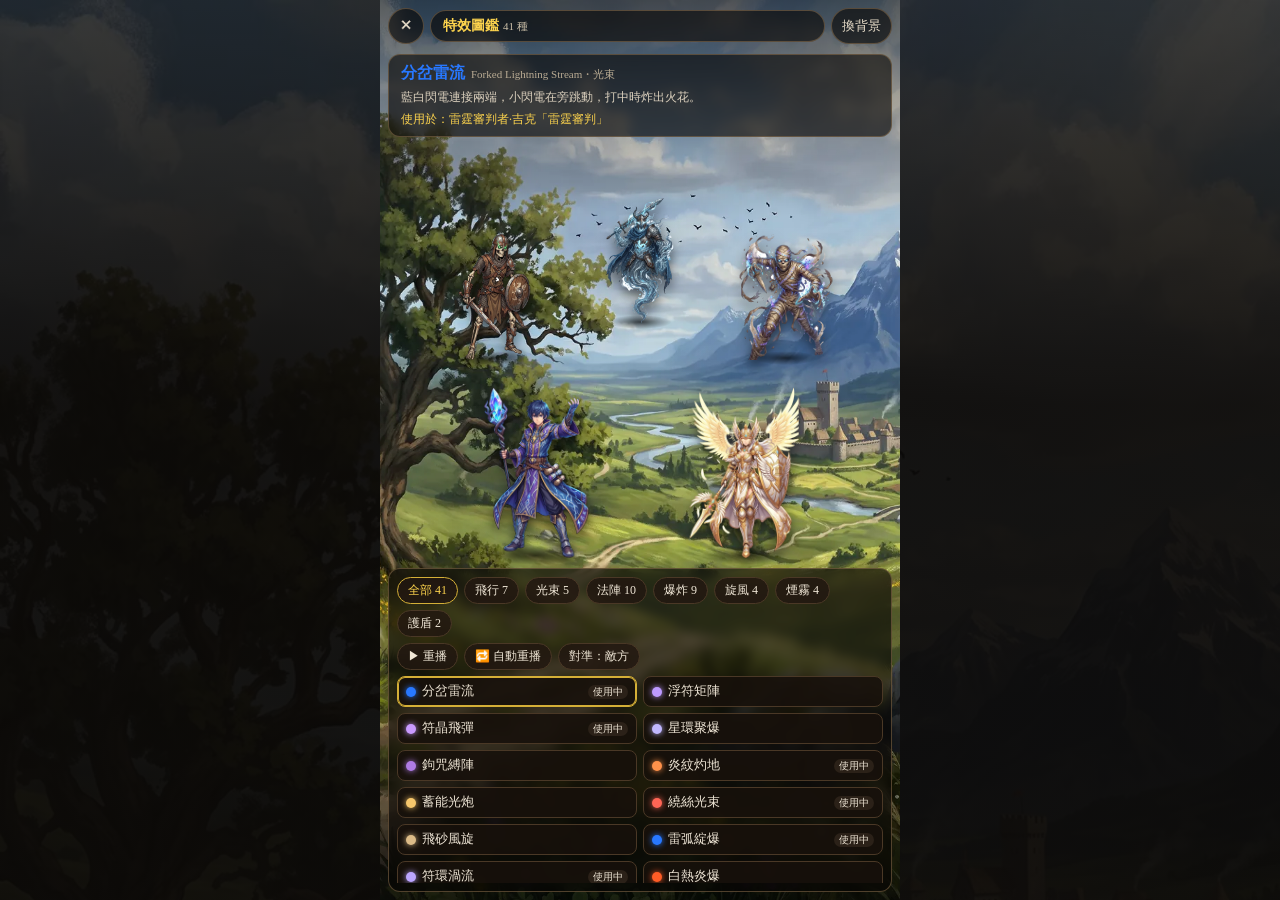
==== commit 66559d53: "特效庫加入 20 種新特效（共 41 種），支援煙霧、護盾兩種新類型 Co-Authored-By: Claude Opus 5.5 <noreply@anthropic.com> Claude-Se" ====
--- a/gallery.html
+++ b/gallery.html
@@ -66,7 +66,7 @@
 (function () {
     const R = window.RES;
     const $ = s => document.querySelector(s);
-    const CAT = {all: '全部', projectile: '飛行', beam: '光束', area: '法陣', burst: '爆炸', vortex: '旋風'};
+    const CAT = {all: '全部', projectile: '飛行', beam: '光束', area: '法陣', burst: '爆炸', vortex: '旋風', smoke: '煙霧', shield: '護盾'};
     const BGS = ['1', '4', '6'];
     const st = {presets: {}, cat: 'all', sel: null, loop: false, side: 'foe', bg: 0, timer: null};
 
--- a/css/style.css
+++ b/css/style.css
@@ -124,6 +124,29 @@
     background: linear-gradient(transparent, #0b0907 30%); display: flex; gap: 10px; align-items: center; z-index: 5;
 }
 .auto-toggle { font-size: 12px; color: var(--muted); display: flex; align-items: center; gap: 4px; white-space: nowrap; }
+
+/* 編隊畫面：橫向螢幕改成左右兩欄（左：戰鬥與隊伍；右：英雄），兩欄各自捲動 */
+@media (orientation: landscape) and (min-width: 640px) {
+    #app { max-width: 1100px; }
+    #screen-setup.active { display: flex; flex-direction: column; height: 100dvh; padding-bottom: 0; padding-left: calc(14px + env(safe-area-inset-left, 0px)); padding-right: calc(14px + env(safe-area-inset-right, 0px)); }
+    #screen-setup .top { flex: none; }
+    .setup-cols { flex: 1; min-height: 0; display: grid; grid-template-columns: minmax(300px, 42%) 1fr; gap: 18px; }
+    .setup-left, .setup-right { overflow-y: auto; padding-bottom: 90px; }
+    .setup-left .sec:first-child, .setup-right .sec:first-child { margin-top: 10px; }
+    .hero-grid { grid-template-columns: repeat(auto-fill, minmax(92px, 1fr)); }
+    .start-bar { max-width: 1100px; padding-top: 6px; padding-bottom: calc(6px + var(--safe-bottom)); background: linear-gradient(transparent, #0b0907 40%); }
+    .start-bar .opt-col { flex-direction: row; flex-wrap: wrap; gap: 4px 12px; align-items: center; }
+    .start-bar .btn-primary { flex: none; width: 200px; height: 42px; font-size: 16px; }
+    .start-bar { justify-content: space-between; }
+    .setup-left, .setup-right { padding-bottom: 64px; }
+    #screen-setup .brand h1 { font-size: 17px; }
+    #screen-setup .top { padding-top: 2px; }
+    .sec { margin: 12px 0 6px; }
+    .enc { min-height: 0; padding: 6px 8px; }
+    .enc-desc { font-size: 10.5px; }
+    .hero-grid { grid-template-columns: repeat(auto-fill, minmax(84px, 1fr)); gap: 6px; }
+    .team-slots { max-width: 360px; }
+}
 
 /* ───────── 戰鬥畫面（場景式）───────── */
 #screen-battle { position: fixed; inset: 0; max-width: 520px; margin: 0 auto; overflow: hidden; background: #000; }
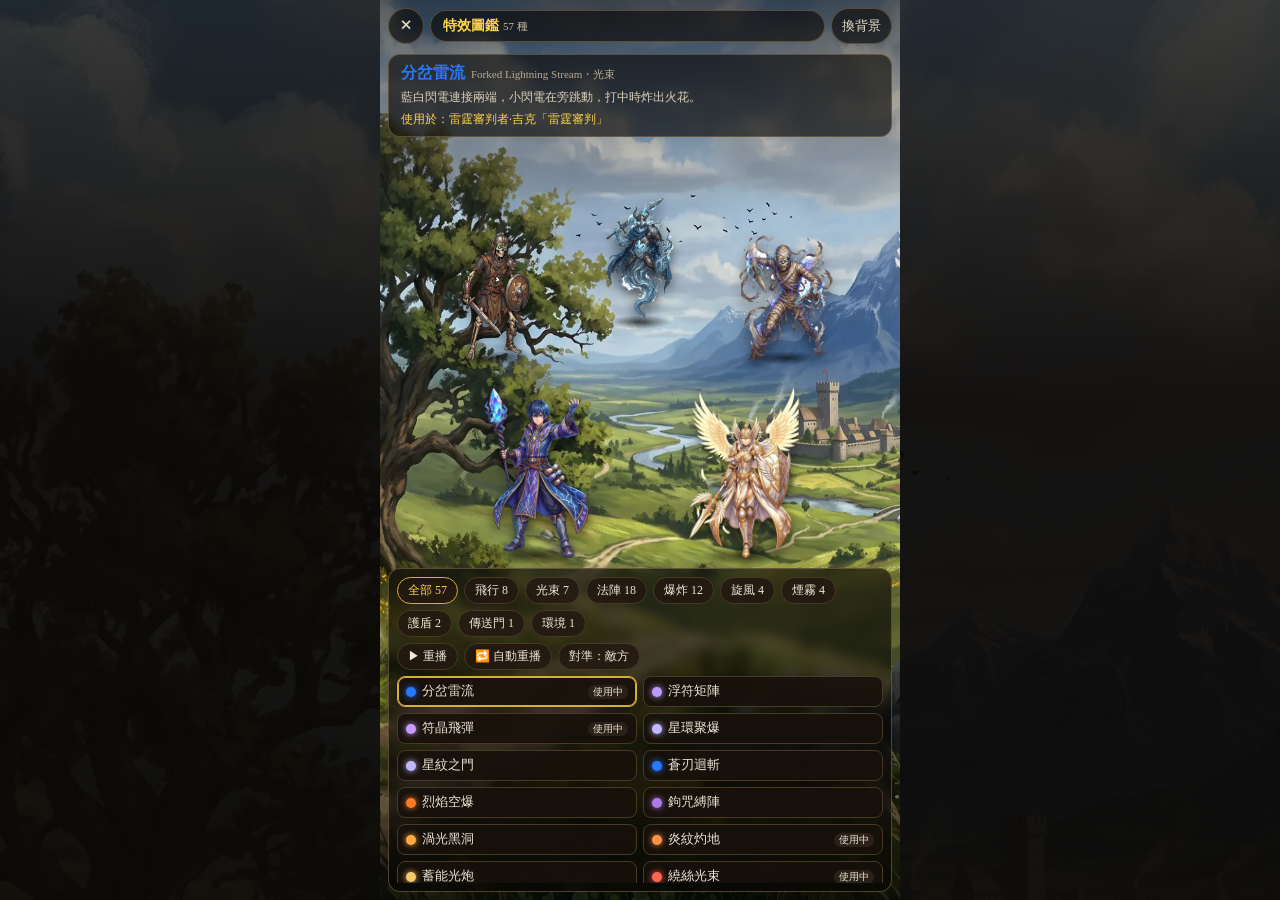
==== commit e5bf2696: "特效庫再加 16 種（共 57 種），新增傳送門、環境類型；另存 4 個特殊格式匯出檔待接入 Co-Authored-By: Claude Opus 5.5 <noreply@anthropic.co" ====
--- a/gallery.html
+++ b/gallery.html
@@ -66,7 +66,7 @@
 (function () {
     const R = window.RES;
     const $ = s => document.querySelector(s);
-    const CAT = {all: '全部', projectile: '飛行', beam: '光束', area: '法陣', burst: '爆炸', vortex: '旋風', smoke: '煙霧', shield: '護盾'};
+    const CAT = {all: '全部', projectile: '飛行', beam: '光束', area: '法陣', burst: '爆炸', vortex: '旋風', smoke: '煙霧', shield: '護盾', portal: '傳送門', environment: '環境'};
     const BGS = ['1', '4', '6'];
     const st = {presets: {}, cat: 'all', sel: null, loop: false, side: 'foe', bg: 0, timer: null};
 
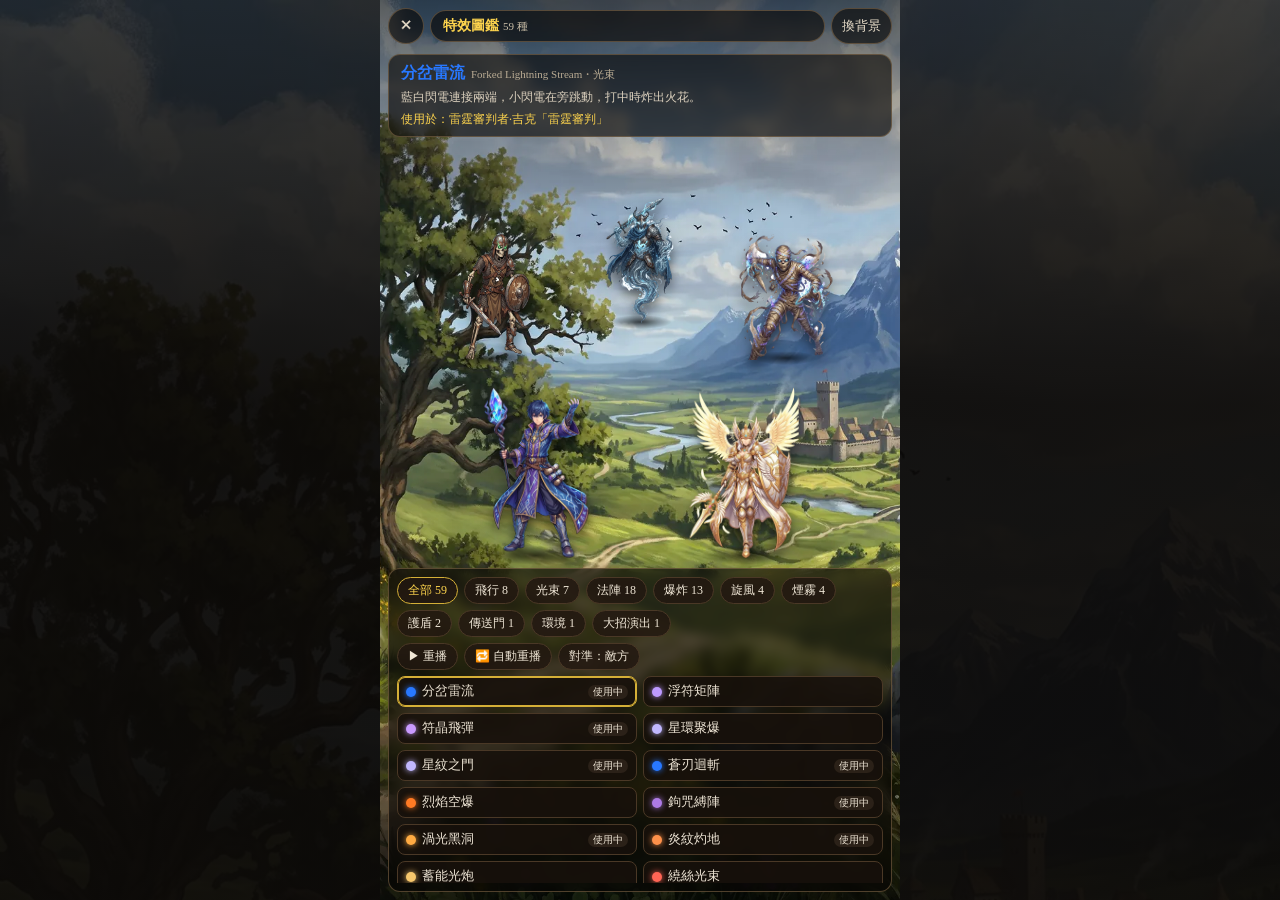
==== commit f0b78a6c: "戰鬥改以技能演示為主：每招專屬多段特效、普攻特效、冷卻縮短、大招長篇演出與命中定格 - 12 位英雄與敵方技能改用多段特效，演出 1.5～3.5 秒依特效長度決定 - 普攻依職業（近戰揮砍）與屬性（遠" ====
--- a/gallery.html
+++ b/gallery.html
@@ -66,16 +66,18 @@
 (function () {
     const R = window.RES;
     const $ = s => document.querySelector(s);
-    const CAT = {all: '全部', projectile: '飛行', beam: '光束', area: '法陣', burst: '爆炸', vortex: '旋風', smoke: '煙霧', shield: '護盾', portal: '傳送門', environment: '環境'};
+    const CAT = {all: '全部', projectile: '飛行', beam: '光束', area: '法陣', burst: '爆炸', vortex: '旋風', smoke: '煙霧', shield: '護盾', portal: '傳送門', environment: '環境', cinematic: '大招演出'};
     const BGS = ['1', '4', '6'];
     const st = {presets: {}, cat: 'all', sel: null, loop: false, side: 'foe', bg: 0, timer: null};
 
     // 哪些招式用了哪個特效
     const usage = {};
     const use = (id, label) => { (usage[id] = usage[id] || []).push(label); };
-    for (const f of Object.values(R.FACTIONS)) if (f.combo?.vfx) use(f.combo.vfx.id, `${f.name}合體技「${f.combo.name}」`);
-    for (const h of Object.values(R.HEROES)) if (h.skill?.vfx) use(h.skill.vfx.id, `${h.name}「${h.skill.name}」`);
-    for (const e of Object.values(R.ENEMIES)) (e.skills || []).forEach(s => { if (s.vfx) use(s.vfx.id, `敵方 ${e.name}「${s.name}」`); });
+    const ids = v => (!v ? [] : Array.isArray(v) ? v : [v]).map(x => x.id);
+    for (const f of Object.values(R.FACTIONS)) ids(f.combo?.vfx).forEach(id => use(id, `${f.name}大招「${f.combo.name}」`));
+    for (const h of Object.values(R.HEROES)) ids(h.skill?.vfx).forEach(id => use(id, `${h.name}「${h.skill.name}」`));
+    for (const e of Object.values(R.ENEMIES)) (e.skills || []).forEach(s => ids(s.vfx).forEach(id => use(id, `敵方 ${e.name}「${s.name}」`)));
+    ['weapon-smear', 'azure-sweep', 'spatial-sweep', 'fireball', 'ice-shard', 'spiral-gale', 'plasma-bolt', 'arcane-missile'].forEach(id => use(id, '普攻'));
 
     // 示範用的角色：我方 2 人、敵方 3 人
     const cast = [
@@ -150,7 +152,7 @@
         const allies = cast.filter(c => c.side === 'ally'), foes = cast.filter(c => c.side === 'enemy');
         const caster = st.side === 'foe' ? allies[0] : foes[1];
         const targets = st.side === 'foe' ? foes : allies;
-        const onGround = p.category !== 'projectile' && p.category !== 'beam';
+        const onGround = !['projectile', 'beam', 'cinematic'].includes(p.category);
         const run = onGround
             ? VFX3D.play(p.id, {at: center(targets)})
             : VFX3D.play(p.id, {from: pt(caster), to: pt(targets[1] || targets[0])});
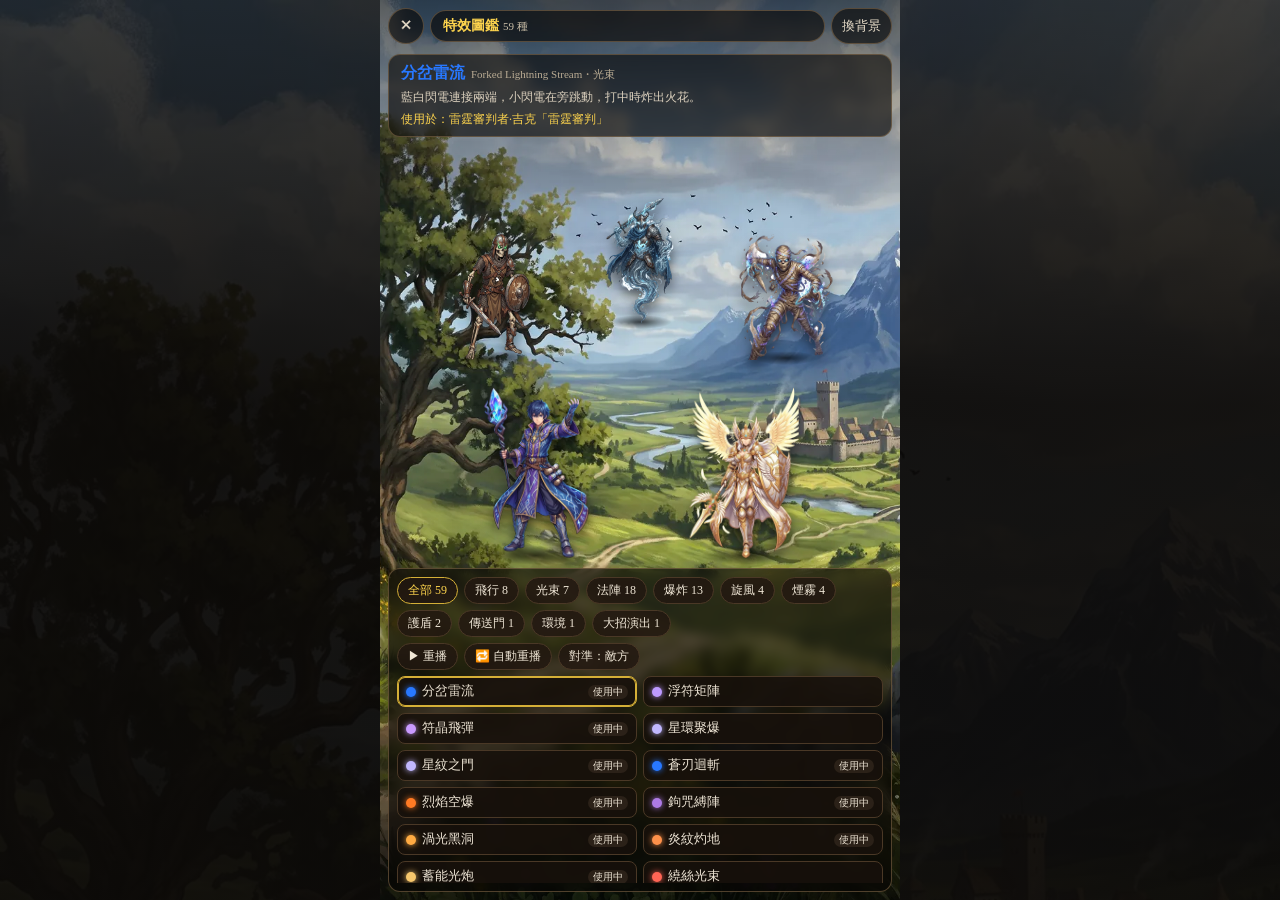
==== commit 30f74229: "大招改成每位英雄的個人大招（能量條），陣營改成 3／5 人被動加成 - 引擎：移除共鳴與合體技，新增能量（出手 +12、被打 +3，滿 100 放大招）、聖域狀態、陣營被動 - 12 位英雄各有大招與" ====
--- a/gallery.html
+++ b/gallery.html
@@ -74,8 +74,7 @@
     const usage = {};
     const use = (id, label) => { (usage[id] = usage[id] || []).push(label); };
     const ids = v => (!v ? [] : Array.isArray(v) ? v : [v]).map(x => x.id);
-    for (const f of Object.values(R.FACTIONS)) ids(f.combo?.vfx).forEach(id => use(id, `${f.name}大招「${f.combo.name}」`));
-    for (const h of Object.values(R.HEROES)) ids(h.skill?.vfx).forEach(id => use(id, `${h.name}「${h.skill.name}」`));
+    for (const h of Object.values(R.HEROES)) { ids(h.skill?.vfx).forEach(id => use(id, `${h.name}「${h.skill.name}」`)); ids(h.ult?.vfx).forEach(id => use(id, `${h.name}大招「${h.ult.name}」`)); }
     for (const e of Object.values(R.ENEMIES)) (e.skills || []).forEach(s => ids(s.vfx).forEach(id => use(id, `敵方 ${e.name}「${s.name}」`)));
     ['weapon-smear', 'azure-sweep', 'spatial-sweep', 'fireball', 'ice-shard', 'spiral-gale', 'plasma-bolt', 'arcane-missile'].forEach(id => use(id, '普攻'));
 
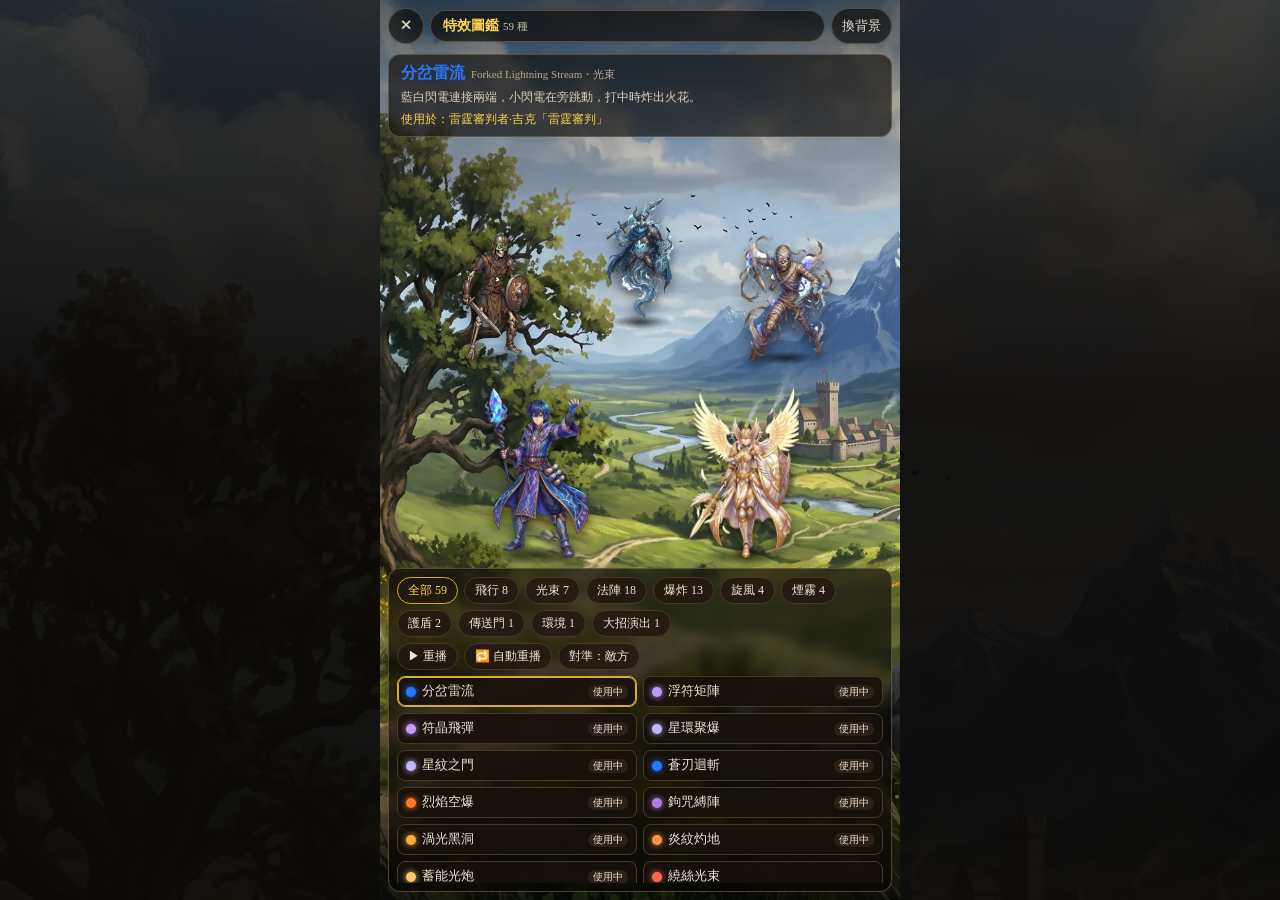
==== commit 572669e4: "重複使用的特效自動換色：同一個特效用在不同招式時，依角色屬性挑不撞色的顏色 Co-Authored-By: Claude Opus 5.5 <noreply@anthropic.com> Claude" ====
--- a/gallery.html
+++ b/gallery.html
@@ -61,6 +61,7 @@
 <script src="js/data/factions.js"></script>
 <script src="js/data/heroes.js"></script>
 <script src="js/data/enemies.js"></script>
+<script src="js/data/vfxcolors.js"></script>
 <script>
 // 特效圖鑑：列出特效庫裡全部特效，點一下在戰場上預覽，並顯示目前被哪一招使用。
 (function () {
